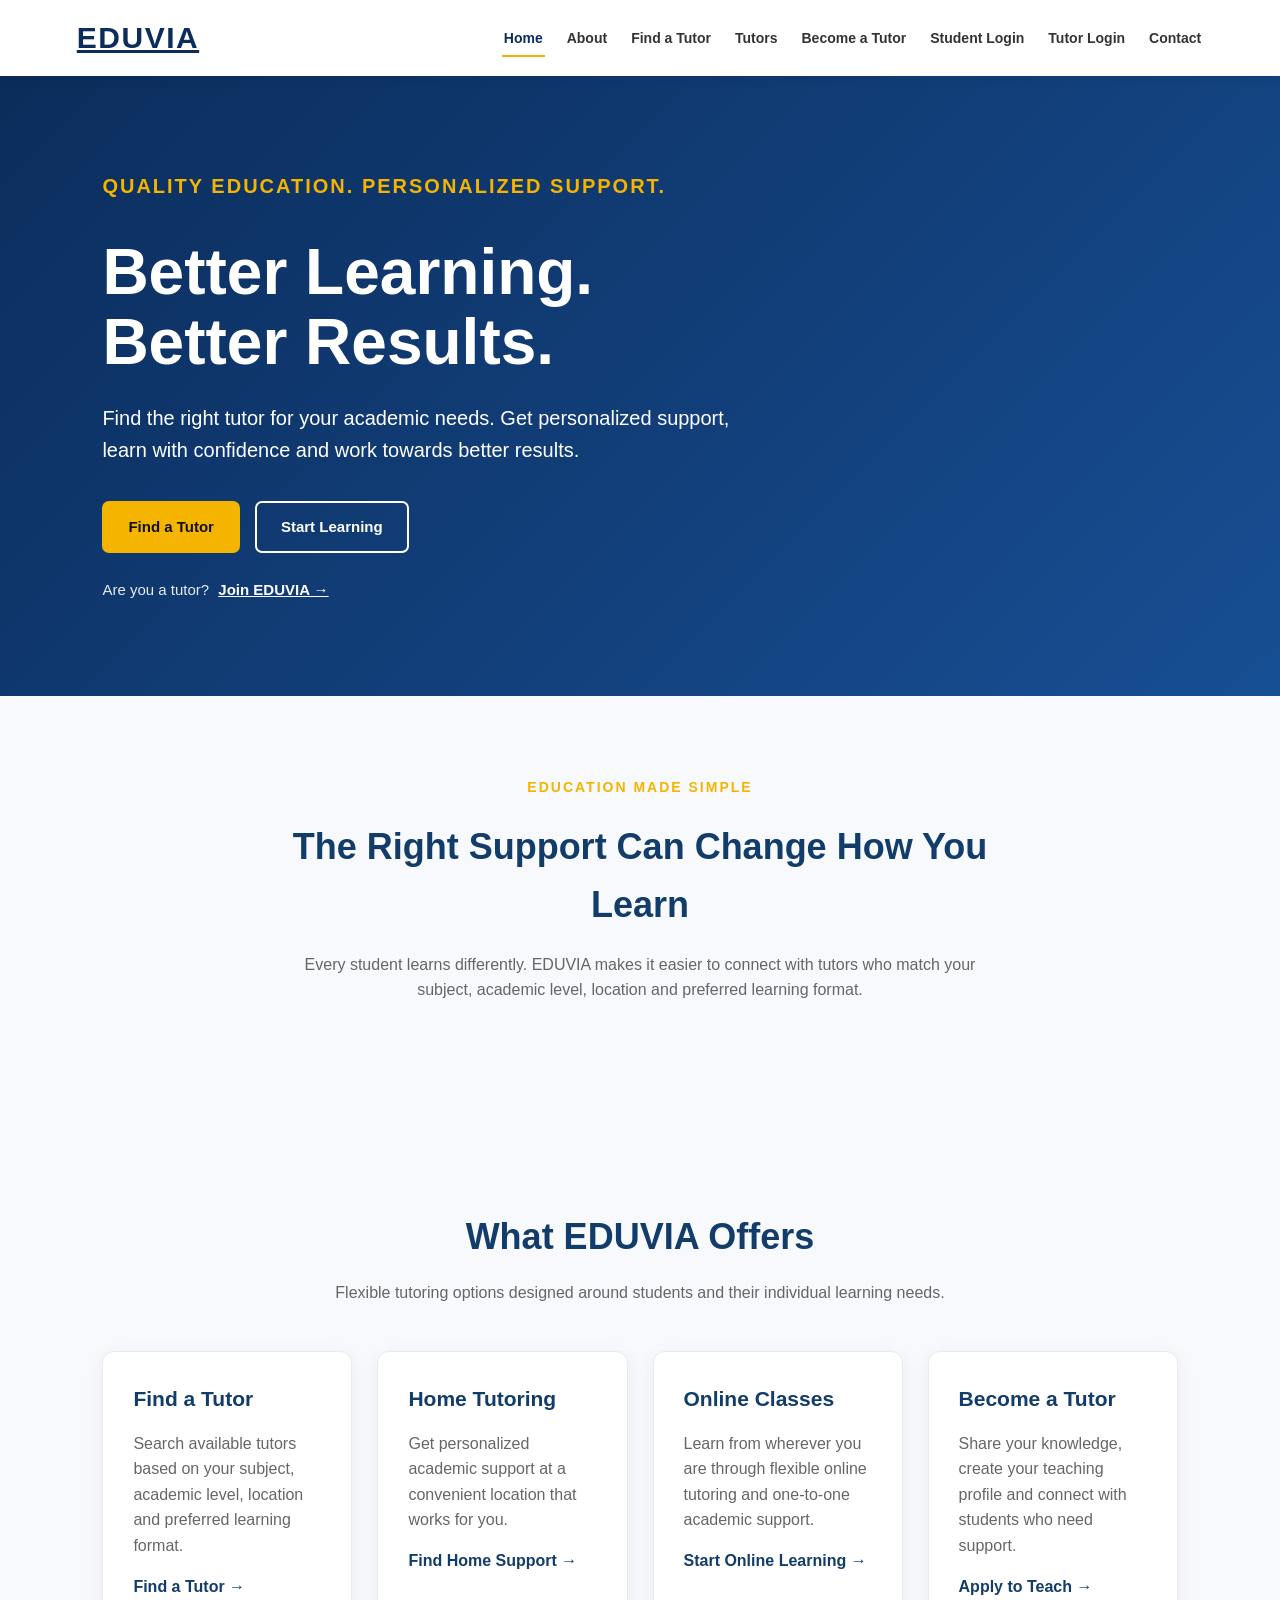
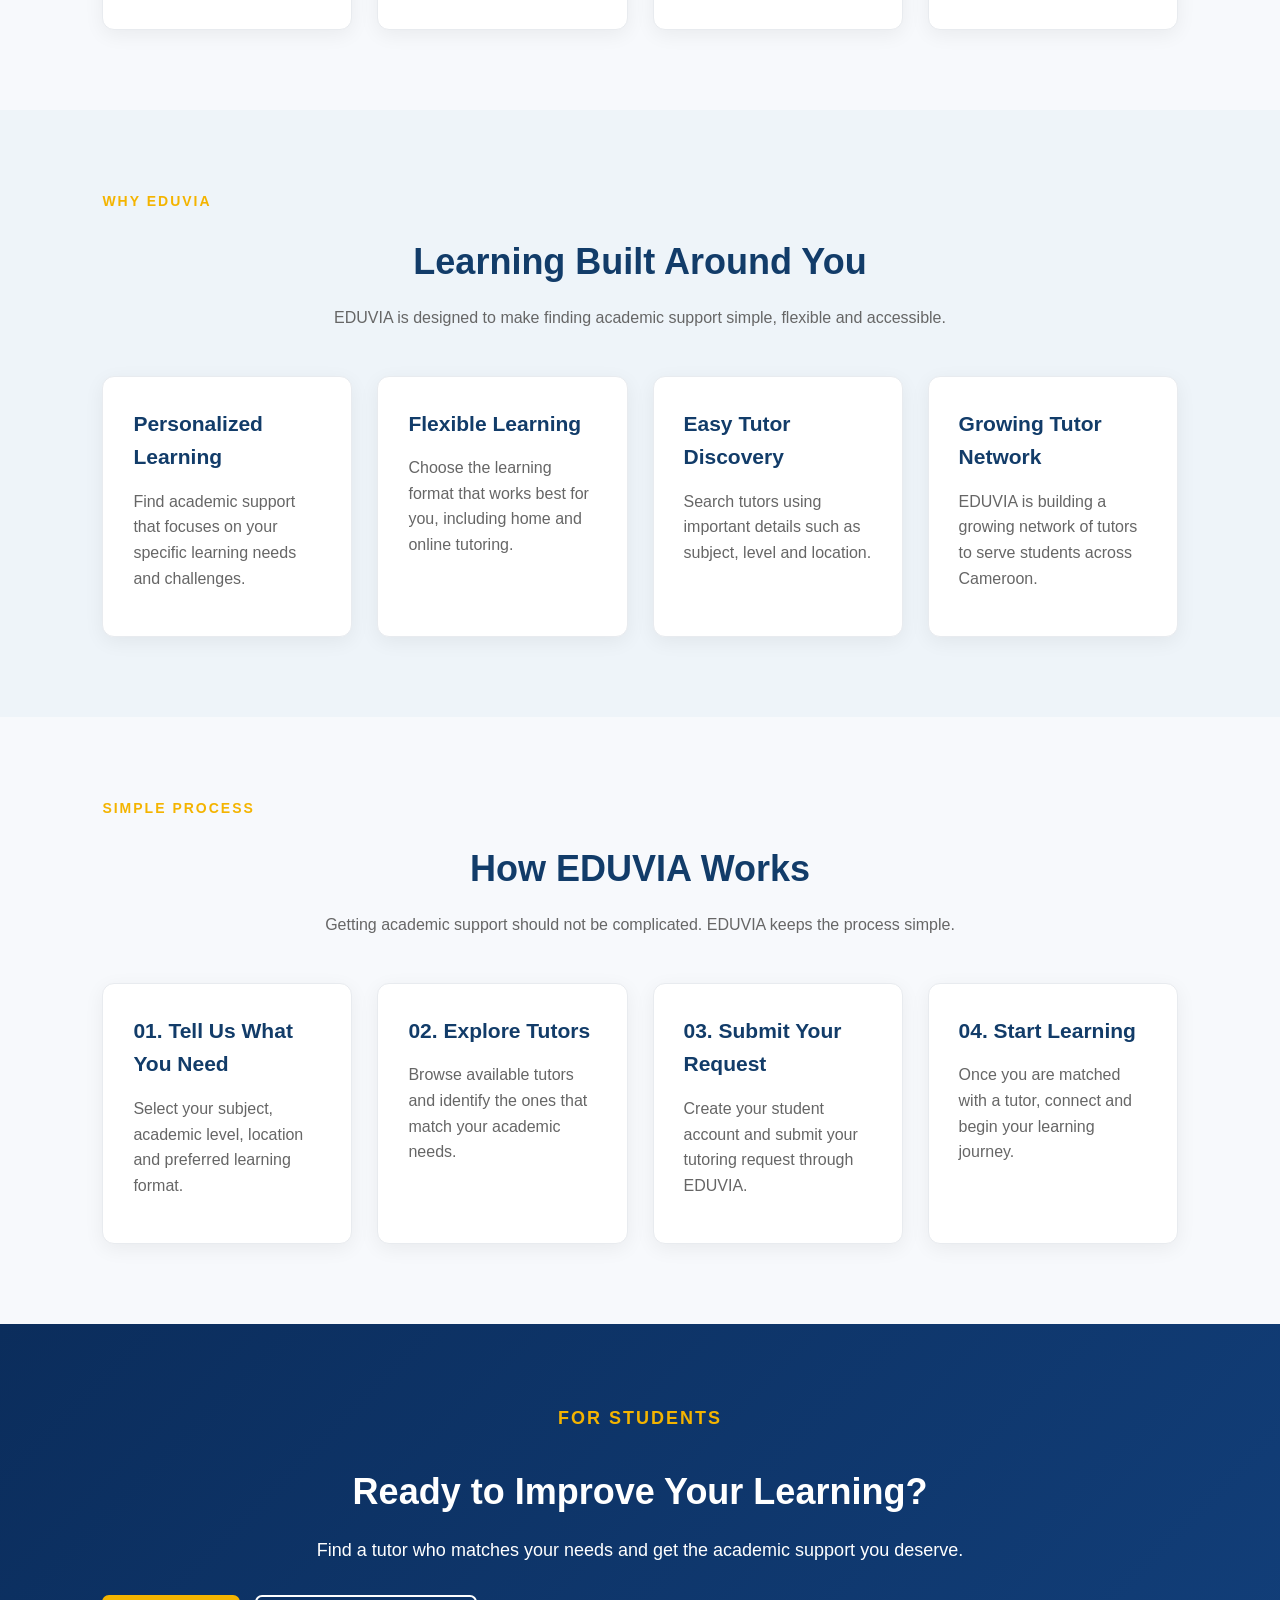
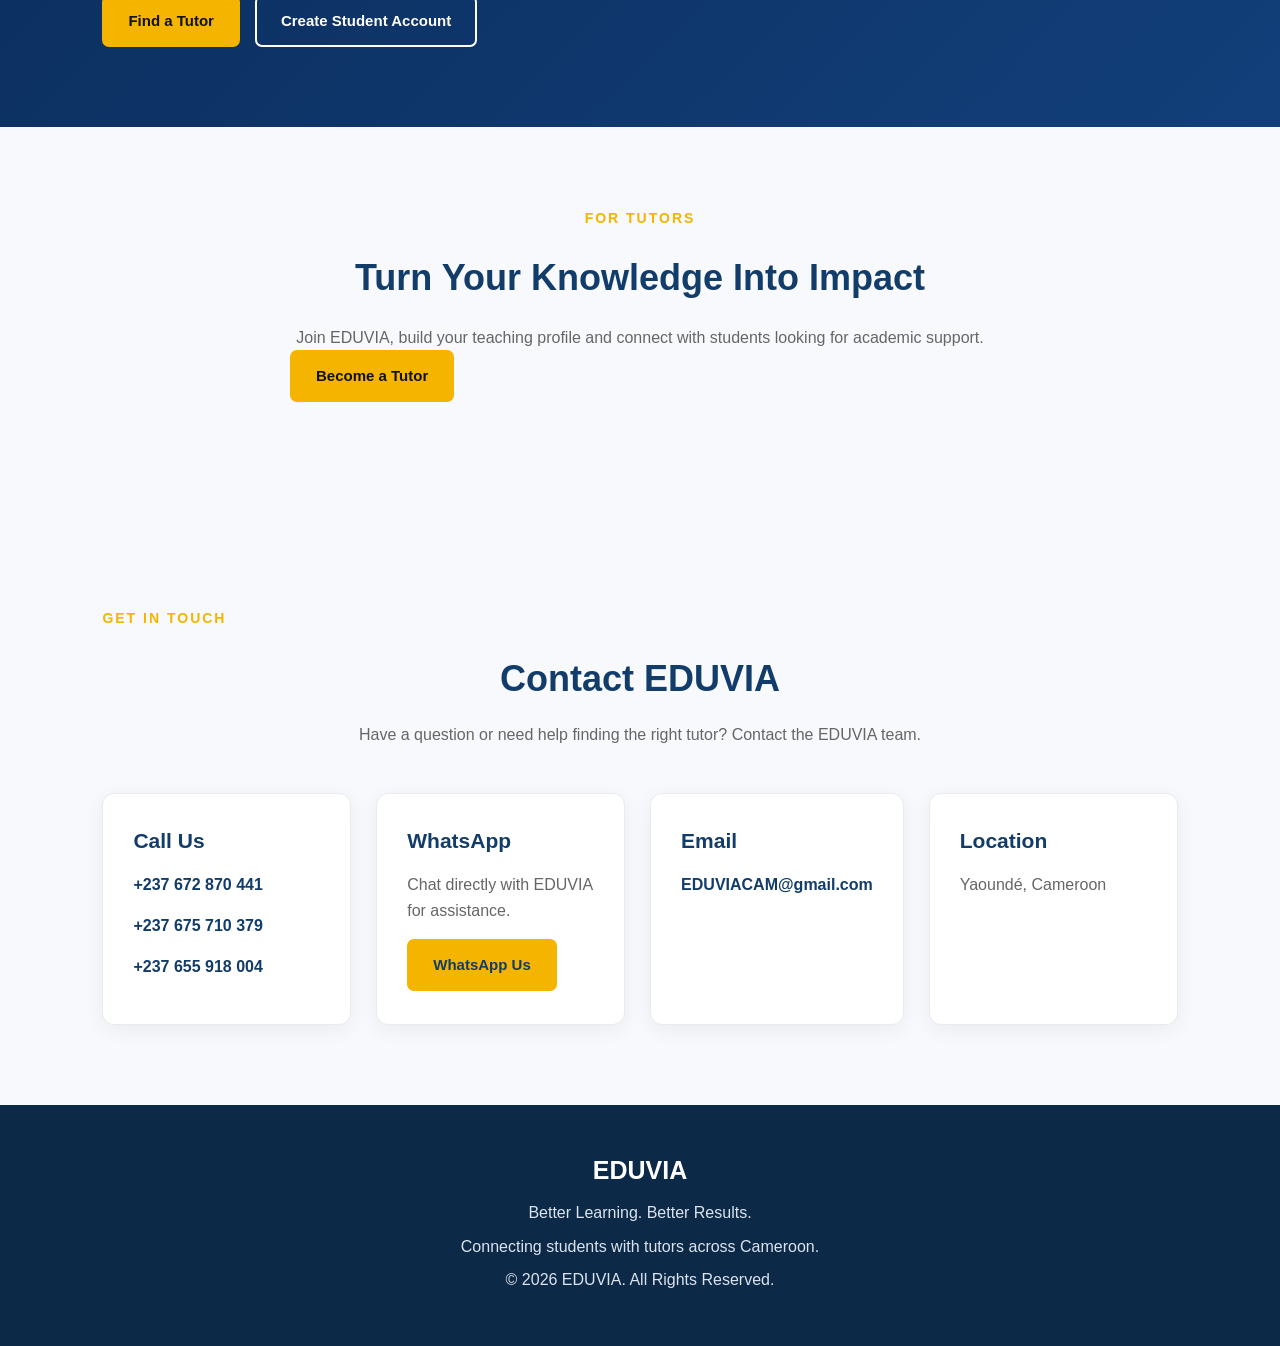
==== index.html @ a790a027 "Initial EDUVIA website" ====
<!DOCTYPE html>
<html lang="en">

<head>
    <meta charset="UTF-8">

    <meta
        name="viewport"
        content="width=device-width, initial-scale=1.0"
    >

    <title>EDUVIA | Find a Tutor in Cameroon</title>

    <meta
        name="description"
        content="EDUVIA connects students with tutors for personalized learning, home tutoring and online classes across Cameroon."
    >

    <meta
        name="keywords"
        content="EDUVIA, tutors in Cameroon, private tutors, home tutoring Cameroon, online tutoring Cameroon, find a tutor, academic support"
    >

    <meta name="author" content="EDUVIA">

    <meta name="robots" content="index, follow">

    <meta
        property="og:title"
        content="EDUVIA | Better Learning. Better Results."
    >

    <meta
        property="og:description"
        content="Find the right tutor for your subject, academic level, location and preferred learning format."
    >

    <meta property="og:type" content="website">

    <meta property="og:site_name" content="EDUVIA">

    <meta
        name="twitter:card"
        content="summary_large_image"
    >

    <meta
        name="twitter:title"
        content="EDUVIA | Better Learning. Better Results."
    >

    <meta
        name="twitter:description"
        content="Connect with tutors and get personalized academic support across Cameroon."
    >

    <link rel="stylesheet" href="style.css">
</head>


<body>

    <!-- =========================
         HEADER
    ========================== -->

    <header>

        <a href="index.html" class="logo">
            EDUVIA
        </a>

        <nav>

            <a href="index.html" class="active">
                Home
            </a>

            <a href="about.html">
                About
            </a>

            <a href="find-tutor.html">
                Find a Tutor
            </a>

            <a href="tutors.html">
                Tutors
            </a>

            <a href="become-tutor.html">
                Become a Tutor
            </a>

            <a href="student-login.html">
                Student Login
            </a>

            <a href="tutor-login.html">
                Tutor Login
            </a>

            <a href="contact.html">
                Contact
            </a>

        </nav>

    </header>


    <!-- =========================
         HERO
    ========================== -->

    <section class="hero">

        <div class="hero-content">

            <p class="hero-small">
                QUALITY EDUCATION. PERSONALIZED SUPPORT.
            </p>

            <h1>
                Better Learning.<br>
                Better Results.
            </h1>

            <p>
                Find the right tutor for your academic needs.
                Get personalized support, learn with confidence
                and work towards better results.
            </p>

            <div class="hero-buttons">

                <a
                    href="find-tutor.html"
                    class="btn"
                >
                    Find a Tutor
                </a>

                <a
                    href="student-register.html"
                    class="btn btn-outline"
                >
                    Start Learning
                </a>

            </div>

            <div class="hero-secondary-link">

                <span>
                    Are you a tutor?
                </span>

                <a href="become-tutor.html">
                    Join EDUVIA →
                </a>

            </div>

        </div>

    </section>


    <!-- =========================
         INTRODUCTION
    ========================== -->

    <section>

        <div class="section-intro">

            <p class="hero-small">
                EDUCATION MADE SIMPLE
            </p>

            <h2>
                The Right Support Can Change How You Learn
            </h2>

            <p>
                Every student learns differently. EDUVIA makes it
                easier to connect with tutors who match your subject,
                academic level, location and preferred learning format.
            </p>

        </div>

    </section>


    <!-- =========================
         SERVICES
    ========================== -->

    <section>

        <h2>
            What EDUVIA Offers
        </h2>

        <p class="section-intro">
            Flexible tutoring options designed around students
            and their individual learning needs.
        </p>


        <div class="cards">

            <div class="card">

                <h3>
                    Find a Tutor
                </h3>

                <p>
                    Search available tutors based on your subject,
                    academic level, location and preferred
                    learning format.
                </p>

                <a
                    href="find-tutor.html"
                    class="text-link"
                >
                    Find a Tutor →
                </a>

            </div>


            <div class="card">

                <h3>
                    Home Tutoring
                </h3>

                <p>
                    Get personalized academic support at a
                    convenient location that works for you.
                </p>

                <a
                    href="find-tutor.html"
                    class="text-link"
                >
                    Find Home Support →
                </a>

            </div>


            <div class="card">

                <h3>
                    Online Classes
                </h3>

                <p>
                    Learn from wherever you are through flexible
                    online tutoring and one-to-one academic support.
                </p>

                <a
                    href="find-tutor.html"
                    class="text-link"
                >
                    Start Online Learning →
                </a>

            </div>


            <div class="card">

                <h3>
                    Become a Tutor
                </h3>

                <p>
                    Share your knowledge, create your teaching
                    profile and connect with students who need support.
                </p>

                <a
                    href="become-tutor.html"
                    class="text-link"
                >
                    Apply to Teach →
                </a>

            </div>

        </div>

    </section>


    <!-- =========================
         WHY EDUVIA
    ========================== -->

    <section class="why-section">

        <p class="hero-small">
            WHY EDUVIA
        </p>

        <h2>
            Learning Built Around You
        </h2>

        <p class="section-intro">
            EDUVIA is designed to make finding academic support
            simple, flexible and accessible.
        </p>


        <div class="cards">

            <div class="card">

                <h3>
                    Personalized Learning
                </h3>

                <p>
                    Find academic support that focuses on your
                    specific learning needs and challenges.
                </p>

            </div>


            <div class="card">

                <h3>
                    Flexible Learning
                </h3>

                <p>
                    Choose the learning format that works best
                    for you, including home and online tutoring.
                </p>

            </div>


            <div class="card">

                <h3>
                    Easy Tutor Discovery
                </h3>

                <p>
                    Search tutors using important details such
                    as subject, level and location.
                </p>

            </div>


            <div class="card">

                <h3>
                    Growing Tutor Network
                </h3>

                <p>
                    EDUVIA is building a growing network of tutors
                    to serve students across Cameroon.
                </p>

            </div>

        </div>

    </section>


    <!-- =========================
         HOW IT WORKS
    ========================== -->

    <section>

        <p class="hero-small">
            SIMPLE PROCESS
        </p>

        <h2>
            How EDUVIA Works
        </h2>

        <p class="section-intro">
            Getting academic support should not be complicated.
            EDUVIA keeps the process simple.
        </p>


        <div class="cards">

            <div class="card">

                <h3>
                    01. Tell Us What You Need
                </h3>

                <p>
                    Select your subject, academic level, location
                    and preferred learning format.
                </p>

            </div>


            <div class="card">

                <h3>
                    02. Explore Tutors
                </h3>

                <p>
                    Browse available tutors and identify the
                    ones that match your academic needs.
                </p>

            </div>


            <div class="card">

                <h3>
                    03. Submit Your Request
                </h3>

                <p>
                    Create your student account and submit
                    your tutoring request through EDUVIA.
                </p>

            </div>


            <div class="card">

                <h3>
                    04. Start Learning
                </h3>

                <p>
                    Once you are matched with a tutor,
                    connect and begin your learning journey.
                </p>

            </div>

        </div>

    </section>


    <!-- =========================
         STUDENT CTA
    ========================== -->

    <section class="cta">

        <p class="hero-small">
            FOR STUDENTS
        </p>

        <h2>
            Ready to Improve Your Learning?
        </h2>

        <p>
            Find a tutor who matches your needs and get
            the academic support you deserve.
        </p>

        <div class="hero-buttons">

            <a
                href="find-tutor.html"
                class="btn"
            >
                Find a Tutor
            </a>

            <a
                href="student-register.html"
                class="btn btn-outline"
            >
                Create Student Account
            </a>

        </div>

    </section>


    <!-- =========================
         TUTOR CTA
    ========================== -->

    <section>

        <div class="section-intro">

            <p class="hero-small">
                FOR TUTORS
            </p>

            <h2>
                Turn Your Knowledge Into Impact
            </h2>

            <p>
                Join EDUVIA, build your teaching profile and
                connect with students looking for academic support.
            </p>

            <div class="hero-buttons">

                <a
                    href="become-tutor.html"
                    class="btn"
                >
                    Become a Tutor
                </a>

            </div>

        </div>

    </section>


    <!-- =========================
         CONTACT
    ========================== -->

    <section>

        <p class="hero-small">
            GET IN TOUCH
        </p>

        <h2>
            Contact EDUVIA
        </h2>

        <p class="section-intro">
            Have a question or need help finding the right
            tutor? Contact the EDUVIA team.
        </p>


        <div class="cards">

            <div class="card">

                <h3>
                    Call Us
                </h3>

                <p>
                    <a href="tel:+237672870441">
                        +237 672 870 441
                    </a>
                </p>

                <p>
                    <a href="tel:+237675710379">
                        +237 675 710 379
                    </a>
                </p>

                <p>
                    <a href="tel:+237655918004">
                        +237 655 918 004
                    </a>
                </p>

            </div>


            <div class="card">

                <h3>
                    WhatsApp
                </h3>

                <p>
                    Chat directly with EDUVIA for assistance.
                </p>

                <a
                    href="https://wa.me/237672870441"
                    target="_blank"
                    rel="noopener noreferrer"
                    class="btn"
                >
                    WhatsApp Us
                </a>

            </div>


            <div class="card">

                <h3>
                    Email
                </h3>

                <p>
                    <a href="mailto:EDUVIACAM@gmail.com">
                        EDUVIACAM@gmail.com
                    </a>
                </p>

            </div>


            <div class="card">

                <h3>
                    Location
                </h3>

                <p>
                    Yaoundé, Cameroon
                </p>

            </div>

        </div>

    </section>


    <!-- =========================
         FOOTER
    ========================== -->

    <footer>

        <h3>
            EDUVIA
        </h3>

        <p>
            Better Learning. Better Results.
        </p>

        <p>
            Connecting students with tutors across Cameroon.
        </p>

        <p>
            ©️ 2026 EDUVIA. All Rights Reserved.
        </p>

    </footer>


</body>

</html>
---- style.css ----
/* =========================================================
   EDUVIA GLOBAL STYLES
========================================================= */

* {
    margin: 0;
    padding: 0;
    box-sizing: border-box;
}

html {
    scroll-behavior: smooth;
}

body {
    font-family: Arial, sans-serif;
    line-height: 1.6;
    color: #222;
    background: #f7f9fc;
}

img {
    max-width: 100%;
}

a {
    transition: 0.2s ease;
}

button,
input,
select,
textarea {
    font: inherit;
}


/* =========================================================
   HEADER
========================================================= */

header {
    min-height: 75px;
    padding: 18px 6%;
    display: flex;
    align-items: center;
    justify-content: space-between;
    background: #ffffff;
    position: sticky;
    top: 0;
    z-index: 1000;
    box-shadow: 0 2px 12px rgba(0, 0, 0, 0.07);
}

.logo {
    font-size: 28px;
    font-weight: 800;
    color: #0b2d5c;
    letter-spacing: 1px;
    white-space: nowrap;
}

header nav {
    display: flex;
    align-items: center;
    gap: 22px;
}

header nav a {
    color: #333;
    text-decoration: none;
    font-size: 14px;
    font-weight: 600;
    transition: 0.2s ease;
}

header nav a:hover,
header nav a.active {
    color: #0b2d5c;
}


/* =========================================================
   HERO
========================================================= */

.hero {
    min-height: 620px;
    display: flex;
    align-items: center;
    padding: 80px 8%;
    background: linear-gradient(
        135deg,
        #0b2d5c 0%,
        #123f7a 55%,
        #174f94 100%
    );
}

.hero-content {
    max-width: 750px;
    color: white;
}

.hero-small {
    color: #f4b400;
    font-size: 14px;
    font-weight: bold;
    letter-spacing: 2px;
    margin-bottom: 20px;
}

.hero h1 {
    font-size: 64px;
    line-height: 1.1;
    margin-bottom: 25px;
}

.hero p {
    font-size: 20px;
    max-width: 650px;
    margin-bottom: 35px;
}

.hero-buttons {
    display: flex;
    gap: 15px;
    flex-wrap: wrap;
}

.hero-secondary-link {
    margin-top: 25px;
    font-size: 15px;
    color: rgba(255, 255, 255, 0.9);
}

.hero-secondary-link a {
    color: white;
    font-weight: bold;
    text-decoration: underline;
    margin-left: 5px;
}


/* =========================================================
   BUTTONS
========================================================= */

.btn {
    display: inline-block;
    background: #f4b400;
    color: #111;
    padding: 13px 25px;
    border: 2px solid #f4b400;
    border-radius: 7px;
    text-decoration: none;
    font-weight: bold;
    cursor: pointer;
    transition: 0.2s ease;
}

.btn:hover {
    transform: translateY(-2px);
    opacity: 0.92;
}

.btn:active {
    transform: translateY(0);
}

.btn-outline {
    background: transparent;
    color: white;
    border-color: white;
}

.btn-outline:hover {
    background: white;
    color: #123c69;
}

button.btn:disabled {
    opacity: 0.6;
    cursor: not-allowed;
    transform: none;
}


/* =========================================================
   SECTIONS
========================================================= */

section {
    padding: 80px 8%;
}

section h2 {
    text-align: center;
    font-size: 36px;
    color: #123c69;
    margin-bottom: 15px;
}

.section-intro {
    max-width: 700px;
    margin: 0 auto 45px;
    text-align: center;
    color: #666;
}

.section-intro h2 {
    margin-bottom: 18px;
}

.section-intro p + p {
    margin-top: 15px;
}


/* =========================================================
   CARDS
========================================================= */

.cards {
    display: grid;
    grid-template-columns: repeat(4, 1fr);
    gap: 25px;
    margin-top: 40px;
}

.card {
    background: white;
    padding: 30px;
    border-radius: 12px;
    border: 1px solid #e8ebef;
    box-shadow: 0 5px 20px rgba(0, 0, 0, 0.06);
    transition: 0.25s ease;
}

.card:hover {
    transform: translateY(-5px);
    box-shadow: 0 12px 30px rgba(0, 0, 0, 0.09);
}

.card h3 {
    color: #123c69;
    margin-bottom: 15px;
    font-size: 21px;
}

.card p {
    color: #666;
    margin-bottom: 15px;
}

.card a {
    color: #123c69;
    font-weight: 600;
    text-decoration: none;
}

.card a:hover {
    text-decoration: underline;
}

.text-link {
    color: #123c69;
    font-weight: bold;
    text-decoration: none;
}


/* =========================================================
   WHY SECTION
========================================================= */

.why-section {
    background: #eef4f9;
}


/* =========================================================
   CTA
========================================================= */

.cta {
    background: linear-gradient(
        135deg,
        #0b2d5c,
        #123f7a
    );
    color: white;
    text-align: center;
}

.cta h2 {
    color: white;
}

.cta p {
    max-width: 650px;
    margin: 0 auto 30px;
    font-size: 18px;
}

.cta .hero-small {
    color: #f4b400;
}


/* =========================================================
   FORMS
========================================================= */

.search-box {
    max-width: 800px;
    margin: 0 auto 40px;
    background: white;
    padding: 30px;
    border-radius: 12px;
    border: 1px solid #e5e8ed;
    box-shadow: 0 5px 20px rgba(0, 0, 0, 0.06);
}

.search-box label,
form label {
    display: block;
    margin-bottom: 7px;
    font-weight: 600;
    color: #333;
}

.search-box input,
.search-box textarea,
.search-box select,
form input,
form select,
form textarea {
    width: 100%;
    padding: 13px;
    margin-bottom: 18px;
    border: 1px solid #d8dde5;
    border-radius: 7px;
    background: white;
    color: #222;
    font-size: 15px;
    transition: 0.2s ease;
}

.search-box input:focus,
.search-box textarea:focus,
.search-box select:focus,
form input:focus,
form select:focus,
form textarea:focus {
    outline: none;
    border-color: #123c69;
    box-shadow: 0 0 0 3px rgba(18, 60, 105, 0.08);
}

form textarea {
    resize: vertical;
    min-height: 120px;
}

form input::placeholder,
form textarea::placeholder {
    color: #999;
}


/* =========================================================
   TUTOR GRID
========================================================= */

.tutor-grid {
    display: grid;
    grid-template-columns: repeat(3, 1fr);
    gap: 25px;
    max-width: 1200px;
    margin: 40px auto;
}

.tutor-card {
    background: white;
    padding: 30px;
    border-radius: 12px;
    border: 1px solid #e5e8ed;
    text-align: center;
    box-shadow: 0 5px 20px rgba(0, 0, 0, 0.06);
    transition: 0.25s ease;
}

.tutor-card:hover {
    transform: translateY(-5px);
    box-shadow: 0 12px 30px rgba(0, 0, 0, 0.10);
}

.tutor-card h3 {
    color: #123c69;
    margin-bottom: 10px;
}

.tutor-card p {
    color: #666;
    margin-bottom: 8px;
    text-align: left;
}

.tutor-card .btn {
    margin-top: 8px;
}

.tutor-avatar {
    width: 75px;
    height: 75px;
    margin: 0 auto 20px;
    border-radius: 50%;
    background: #123c69;
    color: white;
    display: flex;
    align-items: center;
    justify-content: center;
    font-size: 25px;
    font-weight: bold;
}

.tutor-card img {
    width: 90px;
    height: 90px;
    border-radius: 50%;
    object-fit: cover;
    margin-bottom: 20px;
}

.tutor-profile-image {
    width: 140px;
    height: 140px;
    object-fit: cover;
    border-radius: 50%;
    border: 4px solid #123c69;
    display: block;
    margin: 0 auto 20px;
}


/* =========================================================
   FOOTER
========================================================= */

footer {
    background: #0c2947;
    color: white;
    text-align: center;
    padding: 45px 8%;
}

footer h3 {
    font-size: 25px;
    margin-bottom: 10px;
}

footer p {
    margin: 8px 0;
    color: #dbe4ee;
}

footer a {
    color: #dbe4ee;
    text-decoration: none;
}

footer a:hover {
    color: white;
    text-decoration: underline;
}


/* =========================================================
   SHARED AUTH PAGES
========================================================= */

.auth-page {
    min-height: calc(100vh - 75px);
    display: flex;
    align-items: center;
    justify-content: center;
    padding: 50px 20px;
    background: #f5f7fb;
}

.auth-box {
    width: 100%;
    max-width: 500px;
    background: white;
    padding: 40px;
    border-radius: 14px;
    border: 1px solid #e5e8ed;
    box-shadow: 0 10px 35px rgba(0, 0, 0, 0.08);
}

.auth-box h1 {
    text-align: center;
    color: #0b2d5c;
    margin-bottom: 10px;
}

.auth-box > p {
    text-align: center;
    color: #666;
    margin-bottom: 30px;
}


/* =========================================================
   ADMIN DASHBOARD
========================================================= */

.admin-hero {
    background: linear-gradient(
        135deg,
        #0b2d5c,
        #123f7a
    );
    color: white;
    padding: 70px 20px;
    text-align: center;
}

.admin-hero h1 {
    font-size: 42px;
    margin-bottom: 12px;
}

.admin-hero p {
    font-size: 18px;
    opacity: 0.9;
}

.admin-section {
    padding: 60px 20px;
    background: #f5f7fb;
}

.admin-stats {
    max-width: 1200px;
    margin: 0 auto 40px;
    display: grid;
    grid-template-columns: repeat(2, 1fr);
    gap: 25px;
}

.admin-stat {
    background: white;
    padding: 30px;
    border-radius: 12px;
    border: 1px solid #e5e8ed;
    text-align: center;
    box-shadow: 0 5px 20px rgba(0, 0, 0, 0.06);
}

.admin-stat h3 {
    font-size: 38px;
    margin-bottom: 8px;
    color: #0b2d5c;
}

.admin-stat p {
    margin: 0;
    color: #666;
}

.admin-panel {
    max-width: 1200px;
    margin: 0 auto 40px;
    background: white;
    padding: 30px;
    border-radius: 12px;
    border: 1px solid #e5e8ed;
    box-shadow: 0 5px 20px rgba(0, 0, 0, 0.06);
}

.admin-panel-header {
    display: flex;
    justify-content: space-between;
    align-items: center;
    gap: 20px;
    margin-bottom: 30px;
}

.admin-panel-header h2 {
    margin-bottom: 8px;
}

.admin-panel-header p {
    color: #666;
}

.admin-card {
    border: 1px solid #e4e7ec;
    border-radius: 12px;
    padding: 25px;
    margin-bottom: 20px;
    background: #fff;
}

.admin-card:last-child {
    margin-bottom: 0;
}

.admin-card-top {
    display: flex;
    align-items: center;
    gap: 20px;
    margin-bottom: 25px;
}

.admin-avatar {
    width: 80px;
    height: 80px;
    border-radius: 50%;
    object-fit: cover;
    flex-shrink: 0;
}

.admin-avatar.initials {
    background: #0b2d5c;
    color: white;
    display: flex;
    align-items: center;
    justify-content: center;
    font-weight: bold;
    font-size: 24px;
}

.admin-details p {
    margin: 10px 0;
    line-height: 1.5;
}

.admin-details strong {
    color: #0b2d5c;
}

.loading {
    text-align: center;
    padding: 30px;
    color: #666;
}

.empty-state {
    text-align: center;
    padding: 40px;
    background: #f8f9fb;
    border-radius: 10px;
    color: #666;
}

.admin-error {
    padding: 20px;
    background: #fff0f0;
    border: 1px solid #ffd4d4;
    border-radius: 10px;
}

.admin-error h3 {
    color: #b00020;
}


/* =========================================================
   ADMIN LOGIN
========================================================= */

.admin-login-page {
    min-height: 100vh;
    display: flex;
    justify-content: center;
    align-items: center;
    padding: 30px 20px;
    background: #f5f7fb;
}

.admin-login-box {
    width: 100%;
    max-width: 450px;
    background: white;
    padding: 45px 35px;
    border-radius: 15px;
    border: 1px solid #e5e8ed;
    box-shadow: 0 10px 35px rgba(0, 0, 0, 0.10);
    text-align: center;
}

.admin-login-logo {
    font-size: 32px;
    font-weight: bold;
    color: #0b2d5c;
    margin-bottom: 20px;
}

.admin-login-box h1 {
    color: #0b2d5c;
    margin-bottom: 10px;
}

.admin-login-box > p {
    color: #666;
    margin-bottom: 30px;
    line-height: 1.6;
}

.admin-login-box form {
    text-align: left;
}

.admin-login-box label {
    display: block;
    margin-bottom: 8px;
    font-weight: 600;
    color: #333;
}

.admin-login-box input {
    width: 100%;
    padding: 14px;
    margin-bottom: 20px;
    border: 1px solid #ddd;
    border-radius: 8px;
    font-size: 16px;
}

.admin-login-box button {
    width: 100%;
    border: none;
    cursor: pointer;
    margin-top: 5px;
}

#loginMessage {
    margin-top: 20px;
}

.login-error {
    color: #b00020;
}

.login-success {
    color: #16803c;
}

.back-home {
    display: inline-block;
    margin-top: 25px;
    color: #0b2d5c;
    text-decoration: none;
    font-weight: 600;
}


/* =========================================================
   LOGOUT
========================================================= */

.logout-button {
    background: #b00020;
    color: white;
    border: none;
    padding: 10px 18px;
    border-radius: 7px;
    cursor: pointer;
    font-weight: 600;
    transition: 0.2s ease;
}

.logout-button:hover {
    opacity: 0.9;
}


/* =========================================================
   ADMIN ACTIONS
========================================================= */

.admin-actions {
    display: flex;
    gap: 12px;
    margin-top: 20px;
    flex-wrap: wrap;
}

.approve-button,
.reject-button {
    border: none;
    padding: 10px 18px;
    border-radius: 7px;
    cursor: pointer;
    font-weight: 600;
    font-size: 14px;
    transition: 0.2s ease;
}

.approve-button {
    background: #16803c;
    color: white;
}

.approve-button:hover {
    opacity: 0.9;
}

.reject-button {
    background: #b00020;
    color: white;
}

.reject-button:hover {
    opacity: 0.9;
}


/* =========================================================
   DASHBOARDS
========================================================= */

.dashboard-hero {
    background: linear-gradient(
        135deg,
        #0b2d5c,
        #123f7a
    );
    color: white;
    padding: 70px 20px;
    text-align: center;
}

.dashboard-hero h1 {
    font-size: 42px;
    margin-bottom: 10px;
}

.dashboard-section {
    padding: 60px 6%;
    background: #f5f7fb;
}

.dashboard-grid {
    max-width: 1200px;
    margin: auto;
    display: grid;
    grid-template-columns: repeat(2, 1fr);
    gap: 25px;
}

.dashboard-card {
    background: white;
    padding: 30px;
    border-radius: 14px;
    border: 1px solid #e5e8ed;
    box-shadow: 0 6px 25px rgba(0, 0, 0, 0.06);
}

.dashboard-card h2 {
    color: #0b2d5c;
    margin-bottom: 15px;
}

.dashboard-card p {
    margin: 10px 0;
    color: #555;
}

.dashboard-section .hero-buttons {
    margin-top: 10px;
}


/* =========================================================
   STATUS BADGES
========================================================= */

.status-badge {
    display: inline-block;
    padding: 5px 12px;
    border-radius: 20px;
    background: #eef4f9;
    color: #0b2d5c;
    font-size: 13px;
    font-weight: 700;
    text-transform: capitalize;
}


/* =========================================================
   NOTIFICATIONS
========================================================= */

.notification-card {
    background: white;
    border: 1px solid #e4e7ec;
    border-radius: 12px;
    padding: 20px;
    margin-bottom: 15px;
    transition: 0.2s ease;
}

.notification-card:hover {
    box-shadow: 0 5px 18px rgba(0, 0, 0, 0.06);
}

.notification-card.unread {
    border-left: 5px solid #f4b400;
}

.notification-card h3 {
    color: #0b2d5c;
    margin-bottom: 8px;
}

.notification-card p {
    color: #555;
}


/* =========================================================
   CONTACT
========================================================= */

.contact-details {
    max-width: 1200px;
    margin: 0 auto;
}


/* =========================================================
   ACCESSIBILITY
========================================================= */

a:focus-visible,
button:focus-visible,
input:focus-visible,
select:focus-visible,
textarea:focus-visible {
    outline: 3px solid rgba(244, 180, 0, 0.55);
    outline-offset: 2px;
}


/* =========================================================
   RESPONSIVE DESIGN
========================================================= */

@media (max-width: 1000px) {

    header {
        flex-direction: column;
        gap: 15px;
    }

    .cards {
        grid-template-columns: repeat(2, 1fr);
    }

    .hero h1 {
        font-size: 50px;
    }
}


@media (max-width: 850px) {

    header {
        padding: 18px 20px;
    }

    header nav {
        width: 100%;
        justify-content: center;
        flex-wrap: wrap;
        gap: 12px 18px;
    }

    header nav a {
        font-size: 14px;
    }

    .dashboard-grid {
        grid-template-columns: 1fr;
    }

    .tutor-grid {
        grid-template-columns: repeat(2, 1fr);
    }

    .hero {
        text-align: center;
    }

    .hero-content {
        margin: auto;
    }

    .hero-buttons {
        justify-content: center;
    }

    .admin-panel-header {
        flex-direction: column;
        align-items: flex-start;
    }
}


@media (max-width: 700px) {

    .admin-stats {
        grid-template-columns: 1fr;
    }

    .admin-hero h1 {
        font-size: 30px;
    }

    .admin-card-top {
        align-items: flex-start;
    }
}


@media (max-width: 600px) {

    header {
        position: relative;
        padding: 15px;
    }

    .logo {
        font-size: 25px;
    }

    header nav {
        gap: 10px 14px;
    }

    header nav a {
        font-size: 13px;
    }

    section {
        padding: 60px 5%;
    }

    .hero {
        min-height: 520px;
        padding: 60px 6%;
    }

    .hero h1 {
        font-size: 40px;
    }

    .hero p {
        font-size: 17px;
    }

    section h2 {
        font-size: 30px;
    }

    .cards {
        grid-template-columns: 1fr;
    }

    .hero-buttons {
        flex-direction: column;
        align-items: stretch;
    }

    .hero-buttons .btn {
        width: 100%;
        max-width: 320px;
        margin: 0 auto;
        text-align: center;
    }

    .auth-box {
        padding: 30px 20px;
    }

    .dashboard-hero h1 {
        font-size: 32px;
    }

    .dashboard-section {
        padding: 50px 20px;
    }

    .dashboard-section .hero-buttons {
        flex-direction: column;
        align-items: stretch;
    }

    .dashboard-section .hero-buttons .btn {
        width: 100%;
        max-width: none;
        text-align: center;
    }

    .tutor-grid {
        grid-template-columns: 1fr;
    }

    .tutor-profile-image {
        width: 120px;
        height: 120px;
    }

    .admin-panel {
        padding: 20px;
    }

    .admin-card {
        padding: 20px;
    }

    .admin-actions {
        flex-direction: column;
    }

    .approve-button,
    .reject-button {
        width: 100%;
    }
}


@media (max-width: 500px) {

    .hero h1 {
        font-size: 34px;
    }

    .hero-secondary-link {
        margin-top: 20px;
    }

    .admin-login-box {
        padding: 35px 22px;
    }

    .search-box {
        padding: 22px 18px;
    }

    .dashboard-card {
        padding: 22px;
    }
}/* ================================
   EDUVIA NAVIGATION POLISH
================================ */

header {
    min-height: 72px;
    padding: 14px 6%;
}

.logo {
    font-size: 30px;
    font-weight: 800;
    letter-spacing: 1.5px;
    color: #0b2d5c;
}

header nav {
    display: flex;
    align-items: center;
    gap: 20px;
}

header nav a {
    position: relative;
    padding: 8px 2px;
    color: #333;
    text-decoration: none;
    font-size: 14px;
    font-weight: 600;
}

header nav a::after {
    content: "";
    position: absolute;
    left: 0;
    bottom: 0;
    width: 0;
    height: 2px;
    background: #f4b400;
    transition: width 0.2s ease;
}

header nav a:hover::after,
header nav a.active::after {
    width: 100%;
}

header nav a.active {
    color: #0b2d5c;
}


/* ================================
   BETTER BUTTONS
================================ */

.btn {
    min-height: 46px;
    display: inline-flex;
    align-items: center;
    justify-content: center;
    gap: 6px;
    padding: 12px 24px;
    border-radius: 7px;
    font-size: 15px;
}

.btn:hover {
    box-shadow: 0 7px 18px rgba(0, 0, 0, 0.12);
}


/* ================================
   MOBILE NAVIGATION
================================ */

@media (max-width: 850px) {

    header {
        padding: 16px 20px;
        gap: 12px;
    }

    .logo {
        font-size: 28px;
    }

    header nav {
        width: 100%;
        display: flex;
        justify-content: center;
        flex-wrap: wrap;
        gap: 8px 16px;
    }

    header nav a {
        font-size: 13px;
        padding: 6px 2px;
    }
}


@media (max-width: 600px) {

    header {
        padding: 15px 14px;
    }

    .logo {
        font-size: 26px;
    }

    header nav {
        gap: 7px 13px;
    }

    header nav a {
        font-size: 12px;
    }

    .btn {
        min-height: 48px;
        padding: 12px 20px;
    }
}


/* ================================
   SMALL PHONE SCREENS
================================ */

@media (max-width: 420px) {

    header nav {
        gap: 6px 11px;
    }

    header nav a {
        font-size: 11px;
    }

    .logo {
        font-size: 25px;
    }
}
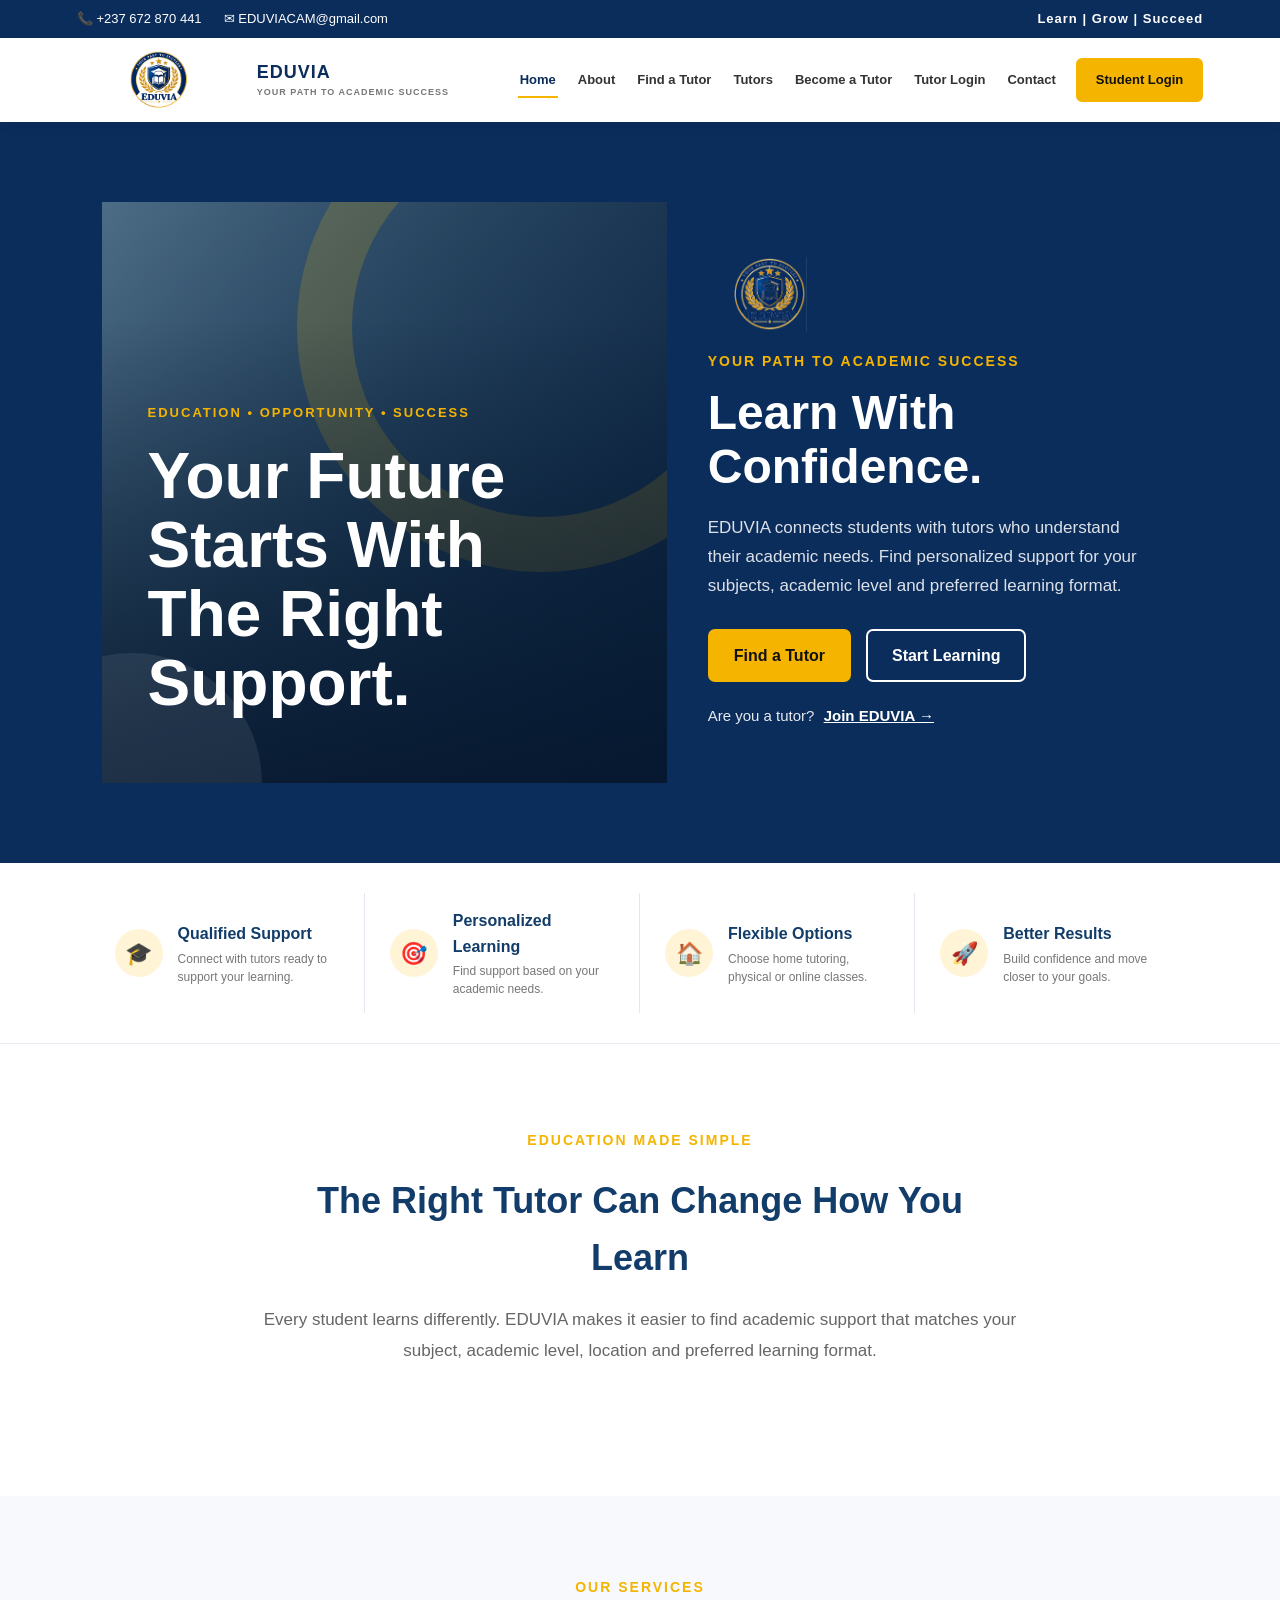
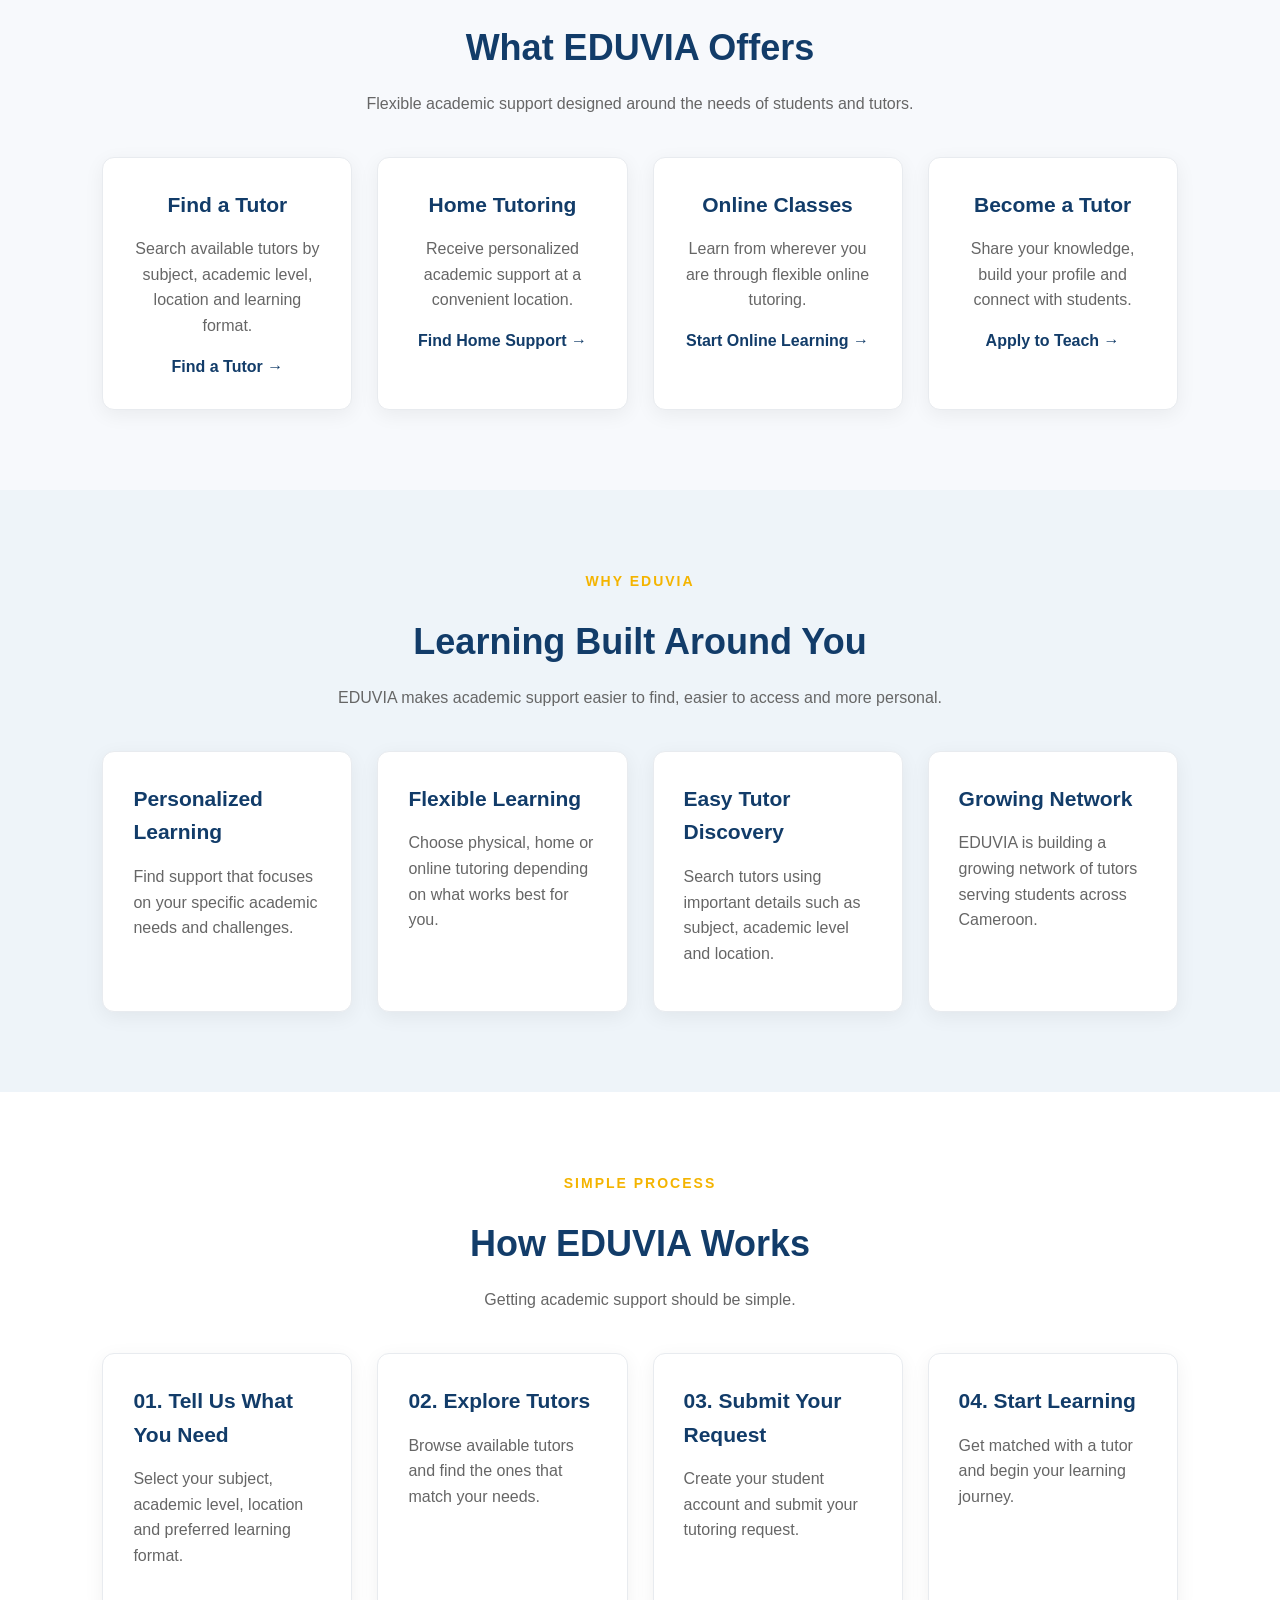
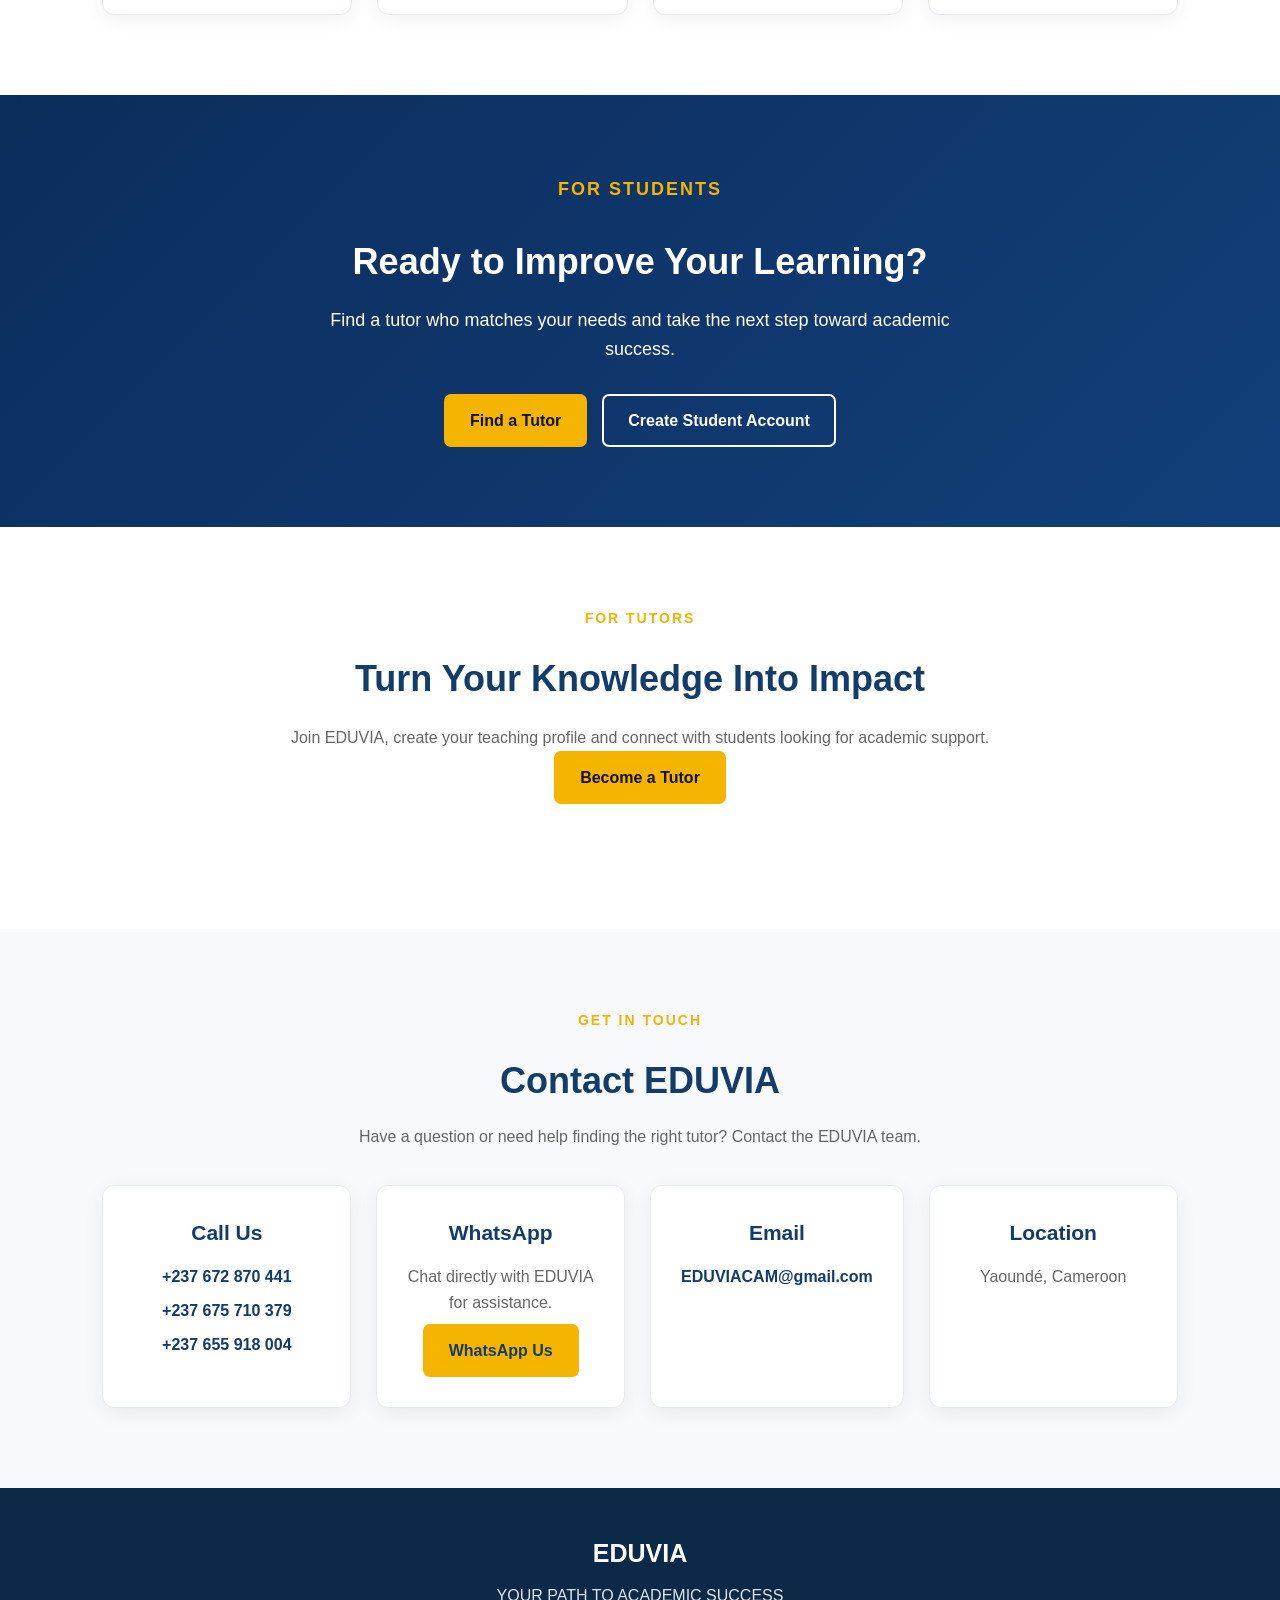
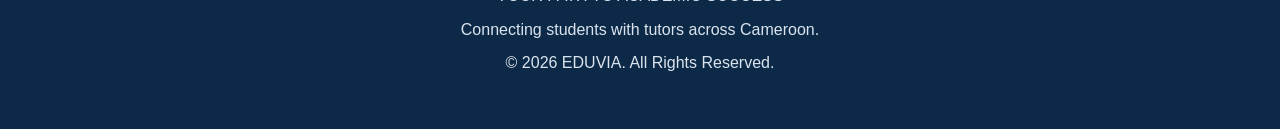
==== commit 6b3bc788: "update EDUVIA homepage design" ====
--- a/index.html
+++ b/index.html
@@ -9,7 +9,7 @@
         content="width=device-width, initial-scale=1.0"
     >
 
-    <title>EDUVIA | Find a Tutor in Cameroon</title>
+    <title>EDUVIA | Your Path to Academic Success</title>
 
     <meta
         name="description"
@@ -27,12 +27,12 @@
 
     <meta
         property="og:title"
-        content="EDUVIA | Better Learning. Better Results."
+        content="EDUVIA | Your Path to Academic Success"
     >
 
     <meta
         property="og:description"
-        content="Find the right tutor for your subject, academic level, location and preferred learning format."
+        content="Connect with the right tutor and get personalized academic support across Cameroon."
     >
 
     <meta property="og:type" content="website">
@@ -46,7 +46,7 @@
 
     <meta
         name="twitter:title"
-        content="EDUVIA | Better Learning. Better Results."
+        content="EDUVIA | Your Path to Academic Success"
     >
 
     <meta
@@ -60,15 +60,41 @@
 
 <body>
 
-    <!-- =========================
+    <!-- =====================================================
+         TOP INFORMATION BAR
+    ====================================================== -->
+
+    <div class="top-bar">
+
+        <div class="top-bar-contact">
+            <span>📞 +237 672 870 441</span>
+            <span>✉ EDUVIACAM@gmail.com</span>
+        </div>
+
+        <div class="top-bar-message">
+            Learn | Grow | Succeed
+        </div>
+
+    </div>
+
+
+    <!-- =====================================================
          HEADER
-    ========================== -->
+    ====================================================== -->
 
     <header>
 
         <a href="index.html" class="logo">
-            EDUVIA
+            <img
+                src="eduvia-logo.png"
+                alt="EDUVIA Logo"
+            >
         </a>
+
+        <div class="brand-text">
+            <strong>EDUVIA</strong>
+            <span>YOUR PATH TO ACADEMIC SUCCESS</span>
+        </div>
 
         <nav>
 
@@ -92,10 +118,6 @@
                 Become a Tutor
             </a>
 
-            <a href="student-login.html">
-                Student Login
-            </a>
-
             <a href="tutor-login.html">
                 Tutor Login
             </a>
@@ -104,32 +126,66 @@
                 Contact
             </a>
 
+            <a
+                href="student-login.html"
+                class="student-login-button"
+            >
+                Student Login
+            </a>
+
         </nav>
 
     </header>
 
 
-    <!-- =========================
+    <!-- =====================================================
          HERO
-    ========================== -->
-
-    <section class="hero">
-
-        <div class="hero-content">
+    ====================================================== -->
+
+    <section class="home-hero">
+
+        <div class="home-hero-image">
+
+            <div class="hero-image-overlay"></div>
+
+            <div class="hero-image-content">
+
+                <p>
+                    EDUCATION • OPPORTUNITY • SUCCESS
+                </p>
+
+                <h1>
+                    Your Future<br>
+                    Starts With<br>
+                    The Right Support.
+                </h1>
+
+            </div>
+
+        </div>
+
+
+        <div class="home-hero-content">
+
+            <img
+                src="eduvia-logo.png"
+                alt="EDUVIA"
+                class="hero-logo"
+            >
 
             <p class="hero-small">
-                QUALITY EDUCATION. PERSONALIZED SUPPORT.
+                YOUR PATH TO ACADEMIC SUCCESS
             </p>
 
-            <h1>
-                Better Learning.<br>
-                Better Results.
-            </h1>
-
-            <p>
-                Find the right tutor for your academic needs.
-                Get personalized support, learn with confidence
-                and work towards better results.
+            <h2>
+                Learn With Confidence.
+            </h2>
+
+            <p class="hero-description">
+                EDUVIA connects students with tutors who
+                understand their academic needs. Find
+                personalized support for your subjects,
+                academic level and preferred learning format.
             </p>
 
             <div class="hero-buttons">
@@ -167,11 +223,95 @@
     </section>
 
 
-    <!-- =========================
+    <!-- =====================================================
+         FEATURE STRIP
+    ====================================================== -->
+
+    <section class="home-features">
+
+        <div class="home-feature">
+
+            <div class="feature-icon">
+                🎓
+            </div>
+
+            <div>
+                <h3>
+                    Qualified Support
+                </h3>
+
+                <p>
+                    Connect with tutors ready to support your learning.
+                </p>
+            </div>
+
+        </div>
+
+
+        <div class="home-feature">
+
+            <div class="feature-icon">
+                🎯
+            </div>
+
+            <div>
+                <h3>
+                    Personalized Learning
+                </h3>
+
+                <p>
+                    Find support based on your academic needs.
+                </p>
+            </div>
+
+        </div>
+
+
+        <div class="home-feature">
+
+            <div class="feature-icon">
+                🏠
+            </div>
+
+            <div>
+                <h3>
+                    Flexible Options
+                </h3>
+
+                <p>
+                    Choose home tutoring, physical or online classes.
+                </p>
+            </div>
+
+        </div>
+
+
+        <div class="home-feature">
+
+            <div class="feature-icon">
+                🚀
+            </div>
+
+            <div>
+                <h3>
+                    Better Results
+                </h3>
+
+                <p>
+                    Build confidence and move closer to your goals.
+                </p>
+            </div>
+
+        </div>
+
+    </section>
+
+
+    <!-- =====================================================
          INTRODUCTION
-    ========================== -->
-
-    <section>
+    ====================================================== -->
+
+    <section class="home-introduction">
 
         <div class="section-intro">
 
@@ -180,13 +320,14 @@
             </p>
 
             <h2>
-                The Right Support Can Change How You Learn
+                The Right Tutor Can Change How You Learn
             </h2>
 
             <p>
-                Every student learns differently. EDUVIA makes it
-                easier to connect with tutors who match your subject,
-                academic level, location and preferred learning format.
+                Every student learns differently. EDUVIA makes
+                it easier to find academic support that matches
+                your subject, academic level, location and
+                preferred learning format.
             </p>
 
         </div>
@@ -194,19 +335,23 @@
     </section>
 
 
-    <!-- =========================
+    <!-- =====================================================
          SERVICES
-    ========================== -->
-
-    <section>
+    ====================================================== -->
+
+    <section class="home-services">
+
+        <p class="hero-small">
+            OUR SERVICES
+        </p>
 
         <h2>
             What EDUVIA Offers
         </h2>
 
         <p class="section-intro">
-            Flexible tutoring options designed around students
-            and their individual learning needs.
+            Flexible academic support designed around the needs
+            of students and tutors.
         </p>
 
 
@@ -219,9 +364,8 @@
                 </h3>
 
                 <p>
-                    Search available tutors based on your subject,
-                    academic level, location and preferred
-                    learning format.
+                    Search available tutors by subject,
+                    academic level, location and learning format.
                 </p>
 
                 <a
@@ -241,8 +385,8 @@
                 </h3>
 
                 <p>
-                    Get personalized academic support at a
-                    convenient location that works for you.
+                    Receive personalized academic support at
+                    a convenient location.
                 </p>
 
                 <a
@@ -262,8 +406,8 @@
                 </h3>
 
                 <p>
-                    Learn from wherever you are through flexible
-                    online tutoring and one-to-one academic support.
+                    Learn from wherever you are through
+                    flexible online tutoring.
                 </p>
 
                 <a
@@ -283,8 +427,8 @@
                 </h3>
 
                 <p>
-                    Share your knowledge, create your teaching
-                    profile and connect with students who need support.
+                    Share your knowledge, build your profile
+                    and connect with students.
                 </p>
 
                 <a
@@ -301,9 +445,9 @@
     </section>
 
 
-    <!-- =========================
+    <!-- =====================================================
          WHY EDUVIA
-    ========================== -->
+    ====================================================== -->
 
     <section class="why-section">
 
@@ -316,8 +460,8 @@
         </h2>
 
         <p class="section-intro">
-            EDUVIA is designed to make finding academic support
-            simple, flexible and accessible.
+            EDUVIA makes academic support easier to find,
+            easier to access and more personal.
         </p>
 
 
@@ -330,8 +474,8 @@
                 </h3>
 
                 <p>
-                    Find academic support that focuses on your
-                    specific learning needs and challenges.
+                    Find support that focuses on your specific
+                    academic needs and challenges.
                 </p>
 
             </div>
@@ -344,8 +488,8 @@
                 </h3>
 
                 <p>
-                    Choose the learning format that works best
-                    for you, including home and online tutoring.
+                    Choose physical, home or online tutoring
+                    depending on what works best for you.
                 </p>
 
             </div>
@@ -359,21 +503,21 @@
 
                 <p>
                     Search tutors using important details such
-                    as subject, level and location.
-                </p>
-
-            </div>
-
-
-            <div class="card">
-
-                <h3>
-                    Growing Tutor Network
+                    as subject, academic level and location.
+                </p>
+
+            </div>
+
+
+            <div class="card">
+
+                <h3>
+                    Growing Network
                 </h3>
 
                 <p>
                     EDUVIA is building a growing network of tutors
-                    to serve students across Cameroon.
+                    serving students across Cameroon.
                 </p>
 
             </div>
@@ -383,11 +527,11 @@
     </section>
 
 
-    <!-- =========================
+    <!-- =====================================================
          HOW IT WORKS
-    ========================== -->
-
-    <section>
+    ====================================================== -->
+
+    <section class="how-section">
 
         <p class="hero-small">
             SIMPLE PROCESS
@@ -398,8 +542,7 @@
         </h2>
 
         <p class="section-intro">
-            Getting academic support should not be complicated.
-            EDUVIA keeps the process simple.
+            Getting academic support should be simple.
         </p>
 
 
@@ -412,8 +555,8 @@
                 </h3>
 
                 <p>
-                    Select your subject, academic level, location
-                    and preferred learning format.
+                    Select your subject, academic level,
+                    location and preferred learning format.
                 </p>
 
             </div>
@@ -426,8 +569,8 @@
                 </h3>
 
                 <p>
-                    Browse available tutors and identify the
-                    ones that match your academic needs.
+                    Browse available tutors and find the
+                    ones that match your needs.
                 </p>
 
             </div>
@@ -441,7 +584,7 @@
 
                 <p>
                     Create your student account and submit
-                    your tutoring request through EDUVIA.
+                    your tutoring request.
                 </p>
 
             </div>
@@ -454,8 +597,8 @@
                 </h3>
 
                 <p>
-                    Once you are matched with a tutor,
-                    connect and begin your learning journey.
+                    Get matched with a tutor and begin
+                    your learning journey.
                 </p>
 
             </div>
@@ -465,11 +608,11 @@
     </section>
 
 
-    <!-- =========================
+    <!-- =====================================================
          STUDENT CTA
-    ========================== -->
-
-    <section class="cta">
+    ====================================================== -->
+
+    <section class="cta home-student-cta">
 
         <p class="hero-small">
             FOR STUDENTS
@@ -480,8 +623,8 @@
         </h2>
 
         <p>
-            Find a tutor who matches your needs and get
-            the academic support you deserve.
+            Find a tutor who matches your needs and take
+            the next step toward academic success.
         </p>
 
         <div class="hero-buttons">
@@ -505,11 +648,11 @@
     </section>
 
 
-    <!-- =========================
+    <!-- =====================================================
          TUTOR CTA
-    ========================== -->
-
-    <section>
+    ====================================================== -->
+
+    <section class="home-tutor-section">
 
         <div class="section-intro">
 
@@ -522,8 +665,9 @@
             </h2>
 
             <p>
-                Join EDUVIA, build your teaching profile and
-                connect with students looking for academic support.
+                Join EDUVIA, create your teaching profile
+                and connect with students looking for
+                academic support.
             </p>
 
             <div class="hero-buttons">
@@ -542,11 +686,11 @@
     </section>
 
 
-    <!-- =========================
+    <!-- =====================================================
          CONTACT
-    ========================== -->
-
-    <section>
+    ====================================================== -->
+
+    <section class="home-contact">
 
         <p class="hero-small">
             GET IN TOUCH
@@ -645,9 +789,9 @@
     </section>
 
 
-    <!-- =========================
+    <!-- =====================================================
          FOOTER
-    ========================== -->
+    ====================================================== -->
 
     <footer>
 
@@ -656,7 +800,7 @@
         </h3>
 
         <p>
-            Better Learning. Better Results.
+            YOUR PATH TO ACADEMIC SUCCESS
         </p>
 
         <p>
--- a/style.css
+++ b/style.css
@@ -21,6 +21,7 @@
 
 img {
     max-width: 100%;
+    display: block;
 }
 
 a {
@@ -34,6 +35,32 @@
     font: inherit;
 }
 
+/* =========================================================
+   TOP INFORMATION BAR
+========================================================= */
+
+.top-bar {
+    min-height: 38px;
+    padding: 8px 6%;
+    display: flex;
+    align-items: center;
+    justify-content: space-between;
+    gap: 20px;
+    background: #0b2d5c;
+    color: white;
+    font-size: 13px;
+}
+
+.top-bar-contact {
+    display: flex;
+    align-items: center;
+    gap: 22px;
+}
+
+.top-bar-message {
+    font-weight: 600;
+    letter-spacing: 1px;
+}
 
 /* =========================================================
    HEADER
@@ -41,10 +68,10 @@
 
 header {
     min-height: 75px;
-    padding: 18px 6%;
+    padding: 12px 6%;
     display: flex;
     align-items: center;
-    justify-content: space-between;
+    gap: 15px;
     background: #ffffff;
     position: sticky;
     top: 0;
@@ -52,26 +79,79 @@
     box-shadow: 0 2px 12px rgba(0, 0, 0, 0.07);
 }
 
+/* EDUVIA IMAGE LOGO */
+
 .logo {
-    font-size: 28px;
-    font-weight: 800;
+    display: flex;
+    align-items: center;
+    flex-shrink: 0;
+    text-decoration: none;
+}
+
+.logo img {
+    width: 165px;
+    height: auto;
+    max-height: 60px;
+    object-fit: contain;
+}
+
+/* BRAND TEXT */
+
+.brand-text {
+    display: flex;
+    flex-direction: column;
+    justify-content: center;
+    margin-right: auto;
+    line-height: 1.2;
+}
+
+.brand-text strong {
     color: #0b2d5c;
+    font-size: 18px;
     letter-spacing: 1px;
-    white-space: nowrap;
-}
+}
+
+.brand-text span {
+    color: #777;
+    font-size: 9px;
+    font-weight: 700;
+    letter-spacing: 1px;
+    margin-top: 3px;
+}
+
+/* NAVIGATION */
 
 header nav {
     display: flex;
     align-items: center;
-    gap: 22px;
+    justify-content: flex-end;
+    gap: 18px;
 }
 
 header nav a {
+    position: relative;
+    padding: 8px 2px;
     color: #333;
     text-decoration: none;
-    font-size: 14px;
+    font-size: 13px;
     font-weight: 600;
     transition: 0.2s ease;
+}
+
+header nav a::after {
+    content: "";
+    position: absolute;
+    left: 0;
+    bottom: 0;
+    width: 0;
+    height: 2px;
+    background: #f4b400;
+    transition: width 0.2s ease;
+}
+
+header nav a:hover::after,
+header nav a.active::after {
+    width: 100%;
 }
 
 header nav a:hover,
@@ -79,9 +159,28 @@
     color: #0b2d5c;
 }
 
-
-/* =========================================================
-   HERO
+/* STUDENT LOGIN BUTTON */
+
+header nav a.student-login-button {
+    background: #f4b400;
+    color: #111;
+    padding: 10px 18px;
+    border-radius: 6px;
+    border: 2px solid #f4b400;
+}
+
+header nav a.student-login-button::after {
+    display: none;
+}
+
+header nav a.student-login-button:hover {
+    background: #d99e00;
+    border-color: #d99e00;
+    color: #111;
+}
+
+/* =========================================================
+   ORIGINAL / SHARED HERO
 ========================================================= */
 
 .hero {
@@ -141,16 +240,311 @@
     margin-left: 5px;
 }
 
+/* =========================================================
+   NEW HOMEPAGE HERO
+========================================================= */
+
+.home-hero {
+    min-height: 570px;
+    display: grid;
+    grid-template-columns: 1.05fr 0.95fr;
+    background: #0b2d5c;
+}
+
+/* LEFT HERO PANEL */
+
+.home-hero-image {
+    min-height: 570px;
+    position: relative;
+    overflow: hidden;
+    display: flex;
+    align-items: flex-end;
+    padding: 65px 8%;
+    background:
+        linear-gradient(
+            135deg,
+            rgba(7, 30, 60, 0.35),
+            rgba(7, 30, 60, 0.9)
+        ),
+        linear-gradient(
+            120deg,
+            #7296ad 0%,
+            #486d85 45%,
+            #203f5c 100%
+        );
+}
+
+/*
+   Decorative background shapes.
+   This gives the hero visual depth even before
+   a dedicated study photograph is added.
+*/
+
+.home-hero-image::before {
+    content: "";
+    position: absolute;
+    width: 380px;
+    height: 380px;
+    right: -120px;
+    top: -120px;
+    border: 55px solid rgba(244, 180, 0, 0.18);
+    border-radius: 50%;
+}
+
+.home-hero-image::after {
+    content: "";
+    position: absolute;
+    width: 260px;
+    height: 260px;
+    left: -100px;
+    bottom: -130px;
+    background: rgba(255, 255, 255, 0.08);
+    border-radius: 50%;
+}
+
+.hero-image-overlay {
+    position: absolute;
+    inset: 0;
+    background:
+        linear-gradient(
+            180deg,
+            transparent 20%,
+            rgba(5, 22, 44, 0.78) 100%
+        );
+}
+
+.hero-image-content {
+    position: relative;
+    z-index: 2;
+    color: white;
+    max-width: 570px;
+}
+
+.hero-image-content p {
+    color: #f4b400;
+    font-size: 13px;
+    font-weight: bold;
+    letter-spacing: 2px;
+    margin-bottom: 18px;
+}
+
+.hero-image-content h1 {
+    font-size: clamp(40px, 5vw, 64px);
+    line-height: 1.08;
+    margin: 0;
+}
+
+/* RIGHT HERO PANEL */
+
+.home-hero-content {
+    min-height: 570px;
+    padding: 55px 8%;
+    display: flex;
+    flex-direction: column;
+    justify-content: center;
+    background: #0b2d5c;
+    color: white;
+}
+
+.hero-logo {
+    width: 125px;
+    max-height: 75px;
+    object-fit: contain;
+    margin-bottom: 18px;
+}
+
+.home-hero-content .hero-small {
+    margin-bottom: 14px;
+}
+
+.home-hero-content h2 {
+    color: white;
+    text-align: left;
+    font-size: clamp(34px, 4vw, 48px);
+    line-height: 1.12;
+    margin-bottom: 20px;
+}
+
+.hero-description {
+    max-width: 550px;
+    color: rgba(255, 255, 255, 0.86);
+    font-size: 17px;
+    line-height: 1.7;
+    margin-bottom: 28px;
+}
+
+.home-hero-content .hero-buttons {
+    justify-content: flex-start;
+}
+
+.home-hero-content .hero-secondary-link {
+    margin-top: 22px;
+}
+
+/* =========================================================
+   HOMEPAGE FEATURE ROW
+========================================================= */
+
+.home-features {
+    padding: 30px 7%;
+    display: grid;
+    grid-template-columns: repeat(4, 1fr);
+    gap: 0;
+    background: white;
+    border-bottom: 1px solid #e6eaf0;
+}
+
+.home-feature {
+    min-height: 90px;
+    padding: 15px 25px;
+    display: flex;
+    align-items: center;
+    gap: 15px;
+    border-right: 1px solid #e4e8ee;
+}
+
+.home-feature:last-child {
+    border-right: none;
+}
+
+.feature-icon {
+    width: 48px;
+    height: 48px;
+    flex-shrink: 0;
+    display: flex;
+    align-items: center;
+    justify-content: center;
+    background: #fff5d6;
+    border-radius: 50%;
+    font-size: 22px;
+}
+
+.home-feature h3 {
+    color: #123c69;
+    font-size: 16px;
+    margin-bottom: 3px;
+}
+
+.home-feature p {
+    color: #777;
+    font-size: 12px;
+    line-height: 1.5;
+}
+
+/* =========================================================
+   HOMEPAGE INTRODUCTION
+========================================================= */
+
+.home-introduction {
+    padding: 85px 8%;
+    background: white;
+}
+
+.home-introduction .section-intro {
+    max-width: 800px;
+}
+
+.home-introduction .hero-small {
+    text-align: center;
+}
+
+.home-introduction h2 {
+    max-width: 720px;
+    margin-left: auto;
+    margin-right: auto;
+    margin-bottom: 18px;
+}
+
+.home-introduction .section-intro > p:last-child {
+    color: #666;
+    font-size: 17px;
+    line-height: 1.8;
+}
+
+/* =========================================================
+   HOMEPAGE SERVICES
+========================================================= */
+
+.home-services {
+    background: #f7f9fc;
+    text-align: center;
+}
+
+.home-services > .hero-small,
+.why-section > .hero-small,
+.how-section > .hero-small,
+.home-contact > .hero-small {
+    text-align: center;
+}
+
+.home-services > .section-intro,
+.why-section > .section-intro,
+.how-section > .section-intro,
+.home-contact > .section-intro {
+    margin-bottom: 35px;
+}
+
+/* =========================================================
+   HOMEPAGE TUTOR SECTION
+========================================================= */
+
+.home-tutor-section {
+    background: white;
+    text-align: center;
+}
+
+.home-tutor-section .section-intro {
+    max-width: 800px;
+}
+
+.home-tutor-section .hero-buttons {
+    justify-content: center;
+}
+
+/* =========================================================
+   HOMEPAGE CONTACT
+========================================================= */
+
+.home-contact {
+    background: #f7f9fc;
+    text-align: center;
+}
+
+.home-contact .cards {
+    margin-top: 35px;
+}
+
+.home-contact .card {
+    text-align: center;
+}
+
+.home-contact .card p {
+    margin-bottom: 8px;
+}
+
+.home-contact .card a:not(.btn) {
+    color: #123c69;
+    font-weight: 600;
+    text-decoration: none;
+}
+
+.home-contact .card a:not(.btn):hover {
+    text-decoration: underline;
+}
 
 /* =========================================================
    BUTTONS
 ========================================================= */
 
 .btn {
-    display: inline-block;
+    min-height: 46px;
+    display: inline-flex;
+    align-items: center;
+    justify-content: center;
+    gap: 6px;
     background: #f4b400;
     color: #111;
-    padding: 13px 25px;
+    padding: 12px 24px;
     border: 2px solid #f4b400;
     border-radius: 7px;
     text-decoration: none;
@@ -162,6 +556,7 @@
 .btn:hover {
     transform: translateY(-2px);
     opacity: 0.92;
+    box-shadow: 0 7px 18px rgba(0, 0, 0, 0.12);
 }
 
 .btn:active {
@@ -185,7 +580,6 @@
     transform: none;
 }
 
-
 /* =========================================================
    SECTIONS
 ========================================================= */
@@ -215,7 +609,6 @@
 .section-intro p + p {
     margin-top: 15px;
 }
-
 
 /* =========================================================
    CARDS
@@ -269,7 +662,6 @@
     text-decoration: none;
 }
 
-
 /* =========================================================
    WHY SECTION
 ========================================================= */
@@ -278,6 +670,13 @@
     background: #eef4f9;
 }
 
+/* =========================================================
+   HOW SECTION
+========================================================= */
+
+.how-section {
+    background: white;
+}
 
 /* =========================================================
    CTA
@@ -307,6 +706,9 @@
     color: #f4b400;
 }
 
+.home-student-cta .hero-buttons {
+    justify-content: center;
+}
 
 /* =========================================================
    FORMS
@@ -368,7 +770,6 @@
     color: #999;
 }
 
-
 /* =========================================================
    TUTOR GRID
 ========================================================= */
@@ -443,7 +844,6 @@
     margin: 0 auto 20px;
 }
 
-
 /* =========================================================
    FOOTER
 ========================================================= */
@@ -474,7 +874,6 @@
     color: white;
     text-decoration: underline;
 }
-
 
 /* =========================================================
    SHARED AUTH PAGES
@@ -511,7 +910,6 @@
     margin-bottom: 30px;
 }
 
-
 /* =========================================================
    ADMIN DASHBOARD
 ========================================================= */
@@ -667,7 +1065,6 @@
     color: #b00020;
 }
 
-
 /* =========================================================
    ADMIN LOGIN
 ========================================================= */
@@ -756,7 +1153,6 @@
     text-decoration: none;
     font-weight: 600;
 }
-
 
 /* =========================================================
    LOGOUT
@@ -777,7 +1173,6 @@
     opacity: 0.9;
 }
 
-
 /* =========================================================
    ADMIN ACTIONS
 ========================================================= */
@@ -818,7 +1213,6 @@
     opacity: 0.9;
 }
 
-
 /* =========================================================
    DASHBOARDS
 ========================================================= */
@@ -873,7 +1267,6 @@
 .dashboard-section .hero-buttons {
     margin-top: 10px;
 }
-
 
 /* =========================================================
    STATUS BADGES
@@ -890,7 +1283,6 @@
     text-transform: capitalize;
 }
 
-
 /* =========================================================
    NOTIFICATIONS
 ========================================================= */
@@ -921,7 +1313,6 @@
     color: #555;
 }
 
-
 /* =========================================================
    CONTACT
 ========================================================= */
@@ -930,7 +1321,6 @@
     max-width: 1200px;
     margin: 0 auto;
 }
-
 
 /* =========================================================
    ACCESSIBILITY
@@ -945,43 +1335,127 @@
     outline-offset: 2px;
 }
 
-
 /* =========================================================
    RESPONSIVE DESIGN
 ========================================================= */
+
+@media (max-width: 1100px) {
+
+    header {
+        gap: 10px;
+    }
+
+    .brand-text {
+        display: none;
+    }
+
+    header nav {
+        gap: 14px;
+    }
+
+    header nav a {
+        font-size: 12px;
+    }
+
+    .home-hero {
+        grid-template-columns: 1fr 1fr;
+    }
+
+    .home-feature {
+        padding: 15px;
+    }
+
+    .home-feature p {
+        font-size: 11px;
+    }
+}
 
 @media (max-width: 1000px) {
 
     header {
         flex-direction: column;
         gap: 15px;
-    }
-
-    .cards {
-        grid-template-columns: repeat(2, 1fr);
-    }
-
-    .hero h1 {
-        font-size: 50px;
-    }
-}
-
-
-@media (max-width: 850px) {
-
-    header {
-        padding: 18px 20px;
+        position: relative;
+    }
+
+    .brand-text {
+        display: flex;
+        align-items: center;
+        text-align: center;
+        margin-right: 0;
     }
 
     header nav {
         width: 100%;
         justify-content: center;
         flex-wrap: wrap;
-        gap: 12px 18px;
+    }
+
+    .cards {
+        grid-template-columns: repeat(2, 1fr);
+    }
+
+    .hero h1 {
+        font-size: 50px;
+    }
+
+    .home-hero {
+        grid-template-columns: 1fr;
+    }
+
+    .home-hero-image,
+    .home-hero-content {
+        min-height: 500px;
+    }
+
+    .home-features {
+        grid-template-columns: repeat(2, 1fr);
+    }
+
+    .home-feature:nth-child(2) {
+        border-right: none;
+    }
+
+    .home-feature:nth-child(-n + 2) {
+        border-bottom: 1px solid #e4e8ee;
+    }
+}
+
+@media (max-width: 850px) {
+
+    .top-bar {
+        padding: 8px 20px;
+        flex-direction: column;
+        gap: 4px;
+        text-align: center;
+    }
+
+    .top-bar-contact {
+        justify-content: center;
+        flex-wrap: wrap;
+        gap: 10px 18px;
+    }
+
+    header {
+        padding: 16px 20px;
+        gap: 12px;
+    }
+
+    .logo img {
+        width: 150px;
+        max-height: 55px;
+    }
+
+    header nav {
+        width: 100%;
+        justify-content: center;
+        flex-wrap: wrap;
+        gap: 8px 16px;
     }
 
     header nav a {
-        font-size: 14px;
+        font-size: 13px;
+        padding: 6px 2px;
     }
 
     .dashboard-grid {
@@ -1008,8 +1482,11 @@
         flex-direction: column;
         align-items: flex-start;
     }
-}
-
+
+    .home-hero-content {
+        padding: 55px 7%;
+    }
+}
 
 @media (max-width: 700px) {
 
@@ -1024,26 +1501,60 @@
     .admin-card-top {
         align-items: flex-start;
     }
-}
-
+
+    .home-features {
+        grid-template-columns: 1fr;
+    }
+
+    .home-feature {
+        border-right: none;
+        border-bottom: 1px solid #e4e8ee;
+    }
+
+    .home-feature:last-child {
+        border-bottom: none;
+    }
+
+    .home-hero-image,
+    .home-hero-content {
+        min-height: 470px;
+    }
+
+    .home-hero-image {
+        padding: 50px 7%;
+    }
+}
 
 @media (max-width: 600px) {
 
     header {
         position: relative;
-        padding: 15px;
-    }
-
-    .logo {
-        font-size: 25px;
+        padding: 15px 14px;
+    }
+
+    .logo img {
+        width: 140px;
+        max-height: 52px;
+    }
+
+    .brand-text strong {
+        font-size: 16px;
+    }
+
+    .brand-text span {
+        font-size: 8px;
     }
 
     header nav {
-        gap: 10px 14px;
+        gap: 7px 13px;
     }
 
     header nav a {
-        font-size: 13px;
+        font-size: 12px;
+    }
+
+    header nav a.student-login-button {
+        padding: 8px 13px;
     }
 
     section {
@@ -1131,162 +1642,97 @@
     .reject-button {
         width: 100%;
     }
-}
-
-
-@media (max-width: 500px) {
-
-    .hero h1 {
-        font-size: 34px;
-    }
-
-    .hero-secondary-link {
-        margin-top: 20px;
-    }
-
-    .admin-login-box {
-        padding: 35px 22px;
-    }
-
-    .search-box {
-        padding: 22px 18px;
-    }
-
-    .dashboard-card {
-        padding: 22px;
-    }
-}/* ================================
-   EDUVIA NAVIGATION POLISH
-================================ */
-
-header {
-    min-height: 72px;
-    padding: 14px 6%;
-}
-
-.logo {
-    font-size: 30px;
-    font-weight: 800;
-    letter-spacing: 1.5px;
-    color: #0b2d5c;
-}
-
-header nav {
-    display: flex;
-    align-items: center;
-    gap: 20px;
-}
-
-header nav a {
-    position: relative;
-    padding: 8px 2px;
-    color: #333;
-    text-decoration: none;
-    font-size: 14px;
-    font-weight: 600;
-}
-
-header nav a::after {
-    content: "";
-    position: absolute;
-    left: 0;
-    bottom: 0;
-    width: 0;
-    height: 2px;
-    background: #f4b400;
-    transition: width 0.2s ease;
-}
-
-header nav a:hover::after,
-header nav a.active::after {
-    width: 100%;
-}
-
-header nav a.active {
-    color: #0b2d5c;
-}
-
-
-/* ================================
-   BETTER BUTTONS
-================================ */
-
-.btn {
-    min-height: 46px;
-    display: inline-flex;
-    align-items: center;
-    justify-content: center;
-    gap: 6px;
-    padding: 12px 24px;
-    border-radius: 7px;
-    font-size: 15px;
-}
-
-.btn:hover {
-    box-shadow: 0 7px 18px rgba(0, 0, 0, 0.12);
-}
-
-
-/* ================================
-   MOBILE NAVIGATION
-================================ */
-
-@media (max-width: 850px) {
-
-    header {
-        padding: 16px 20px;
-        gap: 12px;
-    }
-
-    .logo {
-        font-size: 28px;
-    }
-
-    header nav {
-        width: 100%;
-        display: flex;
-        justify-content: center;
-        flex-wrap: wrap;
-        gap: 8px 16px;
-    }
-
-    header nav a {
-        font-size: 13px;
-        padding: 6px 2px;
-    }
-}
-
-
-@media (max-width: 600px) {
-
-    header {
-        padding: 15px 14px;
-    }
-
-    .logo {
-        font-size: 26px;
-    }
-
-    header nav {
-        gap: 7px 13px;
-    }
-
-    header nav a {
-        font-size: 12px;
-    }
 
     .btn {
         min-height: 48px;
         padding: 12px 20px;
     }
-}
-
-
-/* ================================
-   SMALL PHONE SCREENS
-================================ */
+
+    .top-bar-contact {
+        flex-direction: column;
+        gap: 2px;
+    }
+
+    .top-bar-message {
+        font-size: 11px;
+    }
+
+    .home-hero-image {
+        min-height: 400px;
+        padding: 45px 7%;
+    }
+
+    .home-hero-content {
+        min-height: 520px;
+        padding: 45px 7%;
+    }
+
+    .hero-image-content h1 {
+        font-size: 40px;
+    }
+
+    .home-hero-content h2 {
+        font-size: 34px;
+    }
+
+    .hero-description {
+        font-size: 16px;
+    }
+
+    .hero-logo {
+        width: 105px;
+    }
+}
+
+@media (max-width: 500px) {
+
+    .hero h1 {
+        font-size: 34px;
+    }
+
+    .hero-secondary-link {
+        margin-top: 20px;
+    }
+
+    .admin-login-box {
+        padding: 35px 22px;
+    }
+
+    .search-box {
+        padding: 22px 18px;
+    }
+
+    .dashboard-card {
+        padding: 22px;
+    }
+
+    .home-hero-image {
+        min-height: 370px;
+    }
+
+    .home-hero-content {
+        min-height: 500px;
+    }
+
+    .hero-image-content h1 {
+        font-size: 34px;
+    }
+
+    .home-hero-content h2 {
+        font-size: 30px;
+    }
+
+    .home-introduction {
+        padding: 65px 6%;
+    }
+}
 
 @media (max-width: 420px) {
+
+    .logo img {
+        width: 130px;
+        max-height: 50px;
+    }
 
     header nav {
         gap: 6px 11px;
@@ -1296,7 +1742,29 @@
         font-size: 11px;
     }
 
-    .logo {
-        font-size: 25px;
+    header nav a.student-login-button {
+        padding: 7px 10px;
+    }
+
+    .home-hero-image {
+        min-height: 350px;
+        padding: 40px 6%;
+    }
+
+    .home-hero-content {
+        min-height: 510px;
+        padding: 40px 6%;
+    }
+
+    .hero-image-content h1 {
+        font-size: 31px;
+    }
+
+    .home-hero-content h2 {
+        font-size: 28px;
+    }
+
+    .home-feature {
+        padding: 15px 5px;
     }
 }
